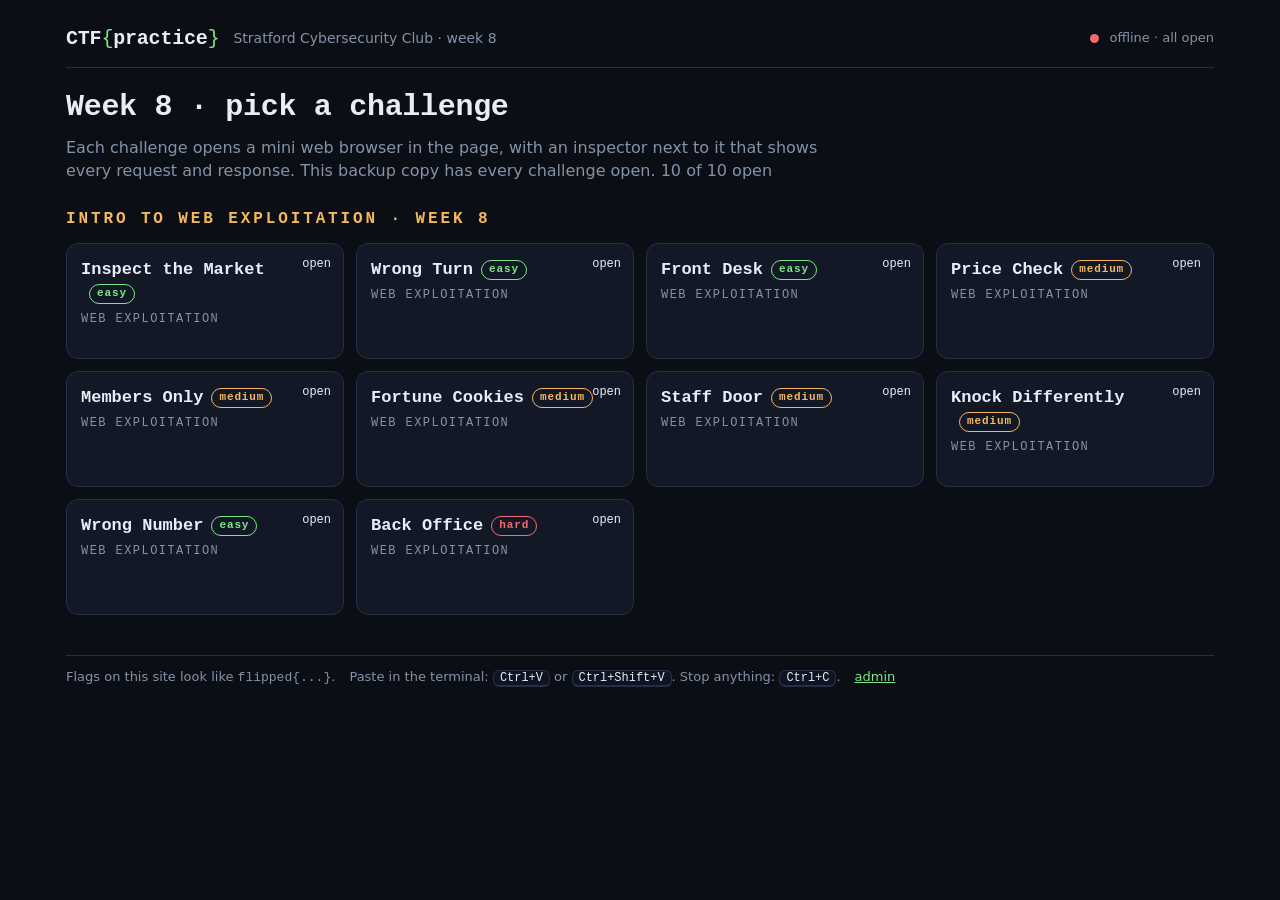
==== index.html @ cbcf076d "Week 8 web lab backup copy (all puzzles open) Co-Authored-By: Claude Opus 5.5 <noreply@anthropic.com" ====
<!doctype html>
<html lang="en">
<head>
<meta charset="utf-8">
<meta name="viewport" content="width=device-width, initial-scale=1">
<title>Week 8 · Intro to Web Exploitation · CTF Practice</title>
<meta name="robots" content="noindex">
<link rel="stylesheet" href="style.css">
<link rel="icon" href="data:image/svg+xml,%3Csvg xmlns='http://www.w3.org/2000/svg' viewBox='0 0 32 32'%3E%3Crect width='32' height='32' rx='6' fill='%230b0e14'/%3E%3Ctext x='16' y='22' font-family='monospace' font-size='18' font-weight='700' text-anchor='middle' fill='%237ee787'%3E%7B%7D%3C/text%3E%3C/svg%3E">
</head>
<body>
<div class="wrap">
  <header class="top"></header>
  <h1>Week 8 · pick a challenge</h1>
  <p class="lead">Each challenge opens a mini web browser in the page, with an inspector next to it that shows every request and response. This backup copy has every challenge open. <span id="count" class="muted"></span></p>
  <div id="grid"></div>
  <footer><span>Flags on this site look like <code>flipped{...}</code>.</span><span>Paste in the terminal: <kbd>Ctrl+V</kbd> or <kbd>Ctrl+Shift+V</kbd>. Stop anything: <kbd>Ctrl+C</kbd>.</span><a href="admin.html">admin</a></footer>
</div>
<script src="config.js"></script>
<script src="shell.js"></script>
<script src="minipy.js"></script>
<script src="term.js"></script>
<script src="app.js"></script>
<script>CTFApp.pageIndex().catch(e => { document.getElementById('grid').innerHTML = '<div class="note err">Could not load challenges.json: ' + e.message + '</div>'; });</script>
</body>
</html>
---- style.css ----
:root{--bg:#0b0e14;--panel:#121826;--panel2:#0f1420;--line:#233046;--ink:#e8edf7;--mut:#8493a8;--g:#7ee787;--a:#f4b860;--r:#f26d6d;--b:#79b8ff;
  --mono:ui-monospace,"JetBrains Mono",Menlo,Consolas,"Liberation Mono",monospace;--body:system-ui,-apple-system,"Segoe UI",Roboto,Helvetica,Arial,sans-serif}
*{box-sizing:border-box}
html,body{margin:0;background:var(--bg);color:var(--ink);font-family:var(--body);line-height:1.45}
a{color:var(--g)}
.wrap{max-width:1180px;margin:0 auto;padding:18px 16px 60px}
header.top{display:flex;align-items:center;gap:14px;flex-wrap:wrap;padding:6px 0 14px;border-bottom:1px solid var(--line);margin-bottom:18px}
header.top .brand{font-family:var(--mono);font-weight:800;font-size:20px;color:var(--ink);text-decoration:none;letter-spacing:-.01em}
header.top .brand b{color:var(--g);font-weight:400}
header.top .club{color:var(--mut);font-size:14px}
header.top .right{margin-left:auto;display:flex;gap:10px;align-items:center;font-size:13px;color:var(--mut)}
.dot{display:inline-block;width:9px;height:9px;border-radius:50%;background:var(--mut)}
.dot.on{background:var(--g)} .dot.off{background:var(--r)}
h1{font-family:var(--mono);font-size:30px;margin:0 0 6px;letter-spacing:-.01em}
h2{font-family:var(--mono);font-size:16px;letter-spacing:.18em;text-transform:uppercase;color:var(--a);margin:26px 0 12px;font-weight:600}
.lead{color:var(--mut);font-size:16px;margin:0 0 10px;max-width:760px}
.grid{display:grid;grid-template-columns:repeat(auto-fill,minmax(250px,1fr));gap:12px}
.card{position:relative;display:block;background:var(--panel);border:1px solid var(--line);border-radius:12px;padding:14px 14px 12px;color:var(--ink);text-decoration:none;min-height:116px;transition:border-color .12s,transform .12s}
.card:hover{border-color:var(--g);transform:translateY(-1px)}
.card .nm{font-family:var(--mono);font-weight:700;font-size:17px;margin:0 0 4px;padding-right:26px}
.card .cat{font-size:12px;color:var(--mut);text-transform:uppercase;letter-spacing:.12em;font-family:var(--mono)}
.card .idea{font-size:14px;color:var(--mut);margin-top:8px}
.card .badge{position:absolute;top:12px;right:12px;font-family:var(--mono);font-size:12px}
.card.locked{opacity:.5;cursor:not-allowed;pointer-events:none}
.card.locked .badge{color:var(--mut)}
.card.solved{border-color:var(--g)}
.card.solved .badge{color:var(--g)}
.card .diff{display:inline-block;margin-left:8px;font-size:11px;padding:1px 7px;border-radius:99px;border:1px solid var(--line);color:var(--mut);letter-spacing:.08em;vertical-align:middle}
.card .diff.easy{color:var(--g);border-color:var(--g)} .card .diff.medium{color:var(--a);border-color:var(--a)} .card .diff.hard{color:var(--r);border-color:var(--r)}
.note{background:var(--panel);border:1px solid var(--line);border-left:4px solid var(--a);border-radius:10px;padding:12px 14px;color:var(--ink);font-size:15px;margin:14px 0}
.note.err{border-left-color:var(--r)}
.note.ok{border-left-color:var(--g)}
.muted{color:var(--mut)}
code,kbd{font-family:var(--mono)}
kbd{background:var(--panel2);border:1px solid var(--line);border-bottom-width:2px;border-radius:6px;padding:0 6px;font-size:.92em;color:var(--ink)}
button,.btn{font:inherit;font-family:var(--mono);background:var(--panel);color:var(--ink);border:1px solid var(--line);border-radius:8px;padding:8px 14px;cursor:pointer;text-decoration:none;display:inline-block}
button:hover,.btn:hover{border-color:var(--g)}
button.primary,.btn.primary{background:var(--g);color:#0b0e14;border-color:var(--g);font-weight:700}
button.danger{border-color:var(--r);color:var(--r)}
input[type=text],input[type=password]{font:inherit;font-family:var(--mono);background:var(--panel2);color:var(--ink);border:1px solid var(--line);border-radius:8px;padding:8px 10px;min-width:240px}
input:focus,button:focus{outline:2px solid var(--g);outline-offset:1px}

/* challenge page */
.chal-head{display:flex;gap:14px;align-items:baseline;flex-wrap:wrap;margin-bottom:6px}
.chal-head .cat{font-family:var(--mono);color:var(--a);letter-spacing:.14em;text-transform:uppercase;font-size:12px}
.desc{background:var(--panel);border:1px solid var(--line);border-radius:12px;padding:14px 16px;font-size:16px;margin:12px 0}
.desc p{margin:0 0 8px} .desc p:last-child{margin:0}
.desc .dl{font-family:var(--mono);color:var(--g);text-decoration:underline dotted;cursor:copy}
.desc .conn{font-family:var(--mono);background:var(--panel2);border:1px solid var(--line);border-radius:6px;padding:2px 8px;display:inline-block;margin:4px 0}
.two{display:grid;grid-template-columns:minmax(0,1fr);gap:14px}
@media (min-width:1000px){.two{grid-template-columns:minmax(0,420px) minmax(0,1fr)}}
.cmds{background:#080b11;border:1px solid var(--line);border-radius:12px;overflow:hidden}
.cmds .bar{background:var(--panel2);border-bottom:1px solid var(--line);padding:8px 12px;font-family:var(--mono);font-size:12px;color:var(--mut);letter-spacing:.06em}
.cmds .bar::before{content:'● ● ●  ';color:#2c3a55;letter-spacing:.2em}
.cmds table{border-collapse:collapse;width:100%}
.cmds td{padding:7px 12px;vertical-align:top;border-top:1px solid #121826;font-size:15px}
.cmds tr:first-child td{border-top:0}
.cmds td.c{font-family:var(--mono);white-space:nowrap;color:var(--g);font-weight:600}
.cmds td.c .arg{color:var(--a);font-weight:400}
.cmds td.c .key{color:var(--b);font-weight:400}
.cmds td.e{color:var(--mut)}
.cmds tr.secret td.c .mask{color:#233046;letter-spacing:-.05em}
.cmds tr.secret td.e{color:#5c6a80}
details.secret summary{color:var(--mut)}
.adm label.rv{display:block;font-size:13px;color:var(--mut);margin-top:4px}
.adm label.rv input{width:14px;height:14px;vertical-align:middle}
.hints{margin-top:12px}
details{background:var(--panel);border:1px solid var(--line);border-radius:10px;padding:8px 12px;margin:6px 0}
summary{cursor:pointer;font-family:var(--mono);color:var(--a)}
details p{margin:8px 0 2px;color:var(--ink)}
.toolbar{display:flex;gap:8px;align-items:center;flex-wrap:wrap;margin:8px 0}
.toolbar .sp{flex:1}
.flagbox{display:flex;gap:8px;flex-wrap:wrap;align-items:center;margin-top:12px}
.flagbox input{flex:1;min-width:220px}
.flag-msg{font-family:var(--mono);font-size:14px;margin-top:6px;min-height:20px}
.flag-msg.ok{color:var(--g)} .flag-msg.bad{color:var(--r)}
.webbtn{margin:10px 0}

/* terminal */
.term-wrap{position:relative;background:#080b11;border:1px solid var(--line);border-radius:12px;height:520px;display:flex;flex-direction:column;overflow:hidden;box-shadow:0 12px 40px rgba(0,0,0,.45)}
.term-wrap.focused{border-color:#3a5a7a}
.term-screen{flex:1;overflow:auto;padding:12px 14px;font-family:var(--mono);font-size:15px;line-height:1.45;white-space:pre-wrap;word-break:break-all;color:var(--ink);cursor:text;overscroll-behavior:contain}
.term-out{white-space:pre-wrap}
.term-line{white-space:pre-wrap}
.term-line .pr-user{color:var(--g);font-weight:700} .term-line .pr-cwd{color:var(--b);font-weight:700} .term-line .pr-sep{color:var(--ink)} .term-line .pr-plain{color:var(--ink)}
.caret{background:var(--ink);color:#080b11;animation:blink 1.1s steps(1,end) infinite}
.term-wrap:not(.focused) .caret{background:transparent;color:inherit;outline:1px solid var(--mut);animation:none}
@keyframes blink{0%,55%{opacity:1}56%,100%{opacity:.25}}
@media (prefers-reduced-motion:reduce){.caret{animation:none}}
.term-input{position:absolute;left:0;top:0;width:1px;height:1px;opacity:0;border:0;padding:0;resize:none;overflow:hidden}
.term-screen::selection,.term-screen *::selection{background:#2c4a6e}
.nano[hidden]{display:none}
.nano{position:absolute;inset:0;display:flex;flex-direction:column;background:#080b11;font-family:var(--mono);font-size:15px;line-height:1.45}
.nano-title{background:var(--ink);color:#080b11;display:flex;justify-content:space-between;padding:1px 10px;font-weight:700}
.nano-title .nano-file{flex:1;text-align:center}
.nano-text{flex:1;background:#080b11;color:var(--ink);border:0;outline:0;resize:none;font:inherit;padding:6px 10px;white-space:pre;overflow:auto;tab-size:8}
.nano-status{text-align:center;background:var(--ink);color:#080b11;padding:0 8px;min-height:22px;font-weight:700;align-self:center;margin:0 auto}
.nano-prompt{background:var(--ink);color:#080b11;padding:1px 10px;display:flex;gap:6px;align-items:center}
.nano-pinput{flex:1;font:inherit;background:var(--ink);color:#080b11;border:0;outline:0}
.nano-help{display:grid;grid-template-columns:repeat(6,1fr);gap:1px 8px;padding:4px 10px;color:var(--ink)}
.nano-help b{background:var(--ink);color:#080b11;padding:0 3px;font-weight:700;margin-right:4px}

/* admin */
.adm table{border-collapse:collapse;width:100%;background:var(--panel);border:1px solid var(--line);border-radius:12px;overflow:hidden}
.adm td,.adm th{padding:8px 12px;text-align:left;border-top:1px solid var(--line);font-size:15px}
.adm th{font-family:var(--mono);font-size:12px;letter-spacing:.12em;text-transform:uppercase;color:var(--mut);border-top:0}
.adm .grp td{font-family:var(--mono);color:var(--a);background:var(--panel2)}
.adm input[type=checkbox]{width:18px;height:18px;accent-color:#7ee787}
.toast{position:fixed;left:50%;bottom:24px;transform:translateX(-50%);background:var(--panel);border:1px solid var(--g);color:var(--ink);padding:10px 16px;border-radius:10px;font-family:var(--mono);font-size:14px;opacity:0;transition:opacity .2s;pointer-events:none;z-index:9}
.toast.show{opacity:1}
footer{margin-top:40px;color:var(--mut);font-size:13px;border-top:1px solid var(--line);padding-top:12px;display:flex;gap:14px;flex-wrap:wrap}
.lockmsg{text-align:center;padding:60px 20px;color:var(--mut)}
.lockmsg .big{font-family:var(--mono);font-size:44px;margin-bottom:10px}

/* ---- the proxy (mini-browser + a Chrome DevTools-style Network panel) ---- */
.wrap.wide{max-width:1480px;padding-bottom:110px}
.two.proxy{grid-template-columns:minmax(0,1fr)}
/* the workspace fits one viewport: scroll inside the panes, never the page, to see the browser and the inspector together */
.px{--px-h:clamp(440px,calc(100vh - 160px),940px);display:grid;grid-template-columns:minmax(0,5fr) minmax(0,7fr);gap:12px;align-items:stretch;scroll-margin-top:8px}
@media (max-width:1100px){.px{grid-template-columns:minmax(0,1fr)}.px-browser{height:min(60vh,520px)!important}}
.px-browser{background:#fff;border:1px solid var(--line);border-radius:10px;overflow:hidden;display:flex;flex-direction:column;height:var(--px-h);min-width:0}
.px-bar{display:flex;gap:6px;align-items:center;background:#e9edf3;border-bottom:1px solid #cfd8e3;padding:7px 9px}
.px-nav{background:#fff;border:1px solid #cfd8e3;border-radius:6px;color:#334;min-width:30px;padding:4px 8px;font-size:15px}
.px-addr{flex:1;min-width:0;font-family:var(--mono);font-size:13px;background:#fff;border:1px solid #cfd8e3;border-radius:14px;padding:6px 12px;color:#223}
.px-go{background:#2b6cb0;border:1px solid #2b6cb0;color:#fff;border-radius:6px;padding:5px 12px;font-weight:700}
.px-page{flex:1;min-height:0;overflow:auto;background:#fff;color:#1a2230}
.px-doc{padding:18px 20px;color:#1a2230;font-family:system-ui,-apple-system,Segoe UI,Roboto,sans-serif;line-height:1.5}
.px-doc h1,.px-doc h2,.px-doc h3{color:#111;margin:.3em 0 .4em}
.px-doc a{color:#1a5fb4;text-decoration:underline;cursor:pointer}
.px-doc input,.px-doc button{font:inherit;padding:6px 9px;border-radius:6px;border:1px solid #b9c4d2;background:#fff;color:#1a2230}
.px-doc button{background:#2b6cb0;color:#fff;border-color:#2b6cb0;cursor:pointer}
.px-doc code{background:#eef1f5;padding:1px 5px;border-radius:4px;font-family:var(--mono)}
.px-doc .card,.px-doc .box{background:#f4f6f9;border:1px solid #dde3ea;border-radius:8px;padding:10px 12px;margin:8px 0;color:#1a2230;min-height:0}
.px-note{background:var(--panel);border:1px solid var(--line);border-left:4px solid var(--b);border-radius:10px;padding:10px 13px;font-size:14px;margin:0 0 12px}
.px-flag{margin-bottom:80px}

/* DevTools, light theme. Chrome uses 12px; 13px here so it reads on a classroom projector */
.px-insp{--dt-bg:#fff;--dt-bar:#f1f3f4;--dt-line:#cbcdd1;--dt-line2:#e3e5e8;--dt-ink:#202124;--dt-mut:#5f6368;--dt-dim:#80868b;--dt-blue:#1a73e8;--dt-sel:#d3e3fd;--dt-hov:#eef3fd;--dt-zebra:#f5f5f5;--dt-red:#d93025;
  --dt-font:system-ui,-apple-system,"Segoe UI",Roboto,Ubuntu,Arial,sans-serif;--dt-mono:Menlo,Consolas,"DejaVu Sans Mono","Noto Sans Mono",monospace;
  background:var(--dt-bg);color:var(--dt-ink);border:1px solid var(--dt-line);border-radius:10px;overflow:hidden;display:flex;flex-direction:column;height:var(--px-h);min-width:0;font:13px/1.35 var(--dt-font);container-type:inline-size}
.px-insp button{font:inherit;background:none;border:0;border-radius:0;padding:0;color:inherit;cursor:pointer;display:inline-flex;align-items:center}
.px-insp button:hover{border-color:transparent}
.px-insp button:focus{outline:none} .px-insp button:focus-visible{outline:2px solid var(--dt-blue);outline-offset:-2px}
.px-insp input,.px-insp select,.px-insp textarea{font:inherit;color:var(--dt-ink);min-width:0}
.px-insp input[type=checkbox]{margin:0 5px 0 0;width:13px;height:13px;accent-color:var(--dt-blue);vertical-align:-2px}
.px-insp input:focus,.px-insp select:focus,.px-insp textarea:focus{outline:none}
.px-ic{display:inline-flex;width:16px;height:16px;flex:0 0 16px;color:var(--dt-mut)} .px-ic svg{width:100%;height:100%}
.px-deco{opacity:.85} .px-deco.px-on{color:var(--dt-blue)}
.px-sp{flex:1}
.px-vsep{width:1px;align-self:stretch;margin:5px 6px;background:var(--dt-line);flex:0 0 1px}
.px-dt-tabs,.px-tb,.px-fb{display:flex;align-items:center;gap:4px;padding:0 6px;flex:0 0 auto;white-space:nowrap;overflow:hidden}
.px-dt-tabs{background:var(--dt-bar);border-bottom:1px solid var(--dt-line);height:30px;gap:0}
.px-dt-tabs .px-ic{margin:0 5px}
.px-dt-tab{padding:0 11px;height:30px;line-height:30px;color:var(--dt-dim);cursor:default;border-bottom:2px solid transparent}
.px-dt-tab.on{color:var(--dt-blue);border-bottom-color:var(--dt-blue);font-weight:500}
.px-tb{height:30px;border-bottom:1px solid var(--dt-line2);background:var(--dt-bg)}
.px-tbtn{width:26px;height:24px;justify-content:center;border-radius:4px!important;color:var(--dt-mut)} .px-tbtn svg{width:16px;height:16px}
.px-rec{display:inline-flex;align-items:center} button.px-tbtn:hover{background:var(--dt-bar)}
.px-cb{display:inline-flex;align-items:center;color:var(--dt-ink);margin:0 6px;cursor:pointer;user-select:none}
.px-throt{color:var(--dt-ink);margin:0 4px}
.px-ear{gap:6px;height:24px;padding:0 11px!important;border-radius:4px!important;background:var(--dt-blue)!important;color:#fff!important;font-weight:600;white-space:nowrap;flex:0 0 auto}
.px-ear svg{width:14px;height:14px} .px-ear:hover{background:#1765cc!important;box-shadow:0 1px 2px rgba(60,64,67,.3)}
.px-ear:disabled{background:#c6dafc!important;cursor:default;box-shadow:none}
.px-fb{height:32px;border-bottom:1px solid var(--dt-line);background:var(--dt-bg)}
.px-fwrap{display:flex;align-items:center;gap:4px;border:1px solid var(--dt-line);border-radius:4px;padding:0 6px;height:24px;width:clamp(120px,32%,240px);flex:0 0 auto;background:#fff}
.px-fwrap:focus-within{border-color:var(--dt-blue);box-shadow:0 0 0 1px var(--dt-blue)}
.px-fwrap .px-ic{width:13px;height:13px;flex-basis:13px}
.px-filter{border:0;background:transparent;padding:0;flex:1;height:22px}
.px-chips{display:flex;gap:2px;overflow:hidden}
.px-chip{padding:2px 8px!important;border-radius:10px!important;color:var(--dt-ink)!important;white-space:nowrap}
.px-chip:hover{background:var(--dt-bar)!important} .px-chip.on{background:var(--dt-sel)!important;color:#0b57d0!important}
@container (max-width:980px){.px-n0{display:none!important}}
@container (max-width:700px){.px-n1{display:none!important}}
@container (max-width:520px){.px-n2{display:none!important}}

/* request table + detail split */
.px-main{flex:1;min-height:0;display:flex;position:relative}
.px-left{flex:1;min-width:0;display:flex;flex-direction:column}
.px-main.open .px-left{flex:0 0 clamp(150px,30%,270px);border-right:1px solid var(--dt-line)}
.px-list{flex:1;min-height:0;overflow:auto;position:relative;outline:none}
.px-tbl{width:100%;border-collapse:collapse;table-layout:fixed}
.px-tbl th{position:sticky;top:0;z-index:1;background:var(--dt-bar);font-weight:400;color:var(--dt-ink);text-align:left;height:24px;padding:0 6px;border-bottom:1px solid var(--dt-line);border-left:1px solid var(--dt-line);white-space:nowrap;overflow:hidden;text-overflow:ellipsis}
.px-tbl td{height:24px;padding:0 6px;border-left:1px solid var(--dt-line2);white-space:nowrap;overflow:hidden;text-overflow:ellipsis;color:var(--dt-ink)}
.px-tbl th:first-child,.px-tbl td:first-child{border-left:0}
.px-tbl .c-st{width:58px} .px-tbl .c-ty{width:84px} .px-tbl .c-sz{width:66px;text-align:right} .px-tbl .c-tm{width:58px;text-align:right}
.px-main.open .px-tbl th:not(.c-name),.px-main.open .px-tbl td:not(.c-name){display:none}
.px-row{cursor:default;background:var(--dt-bg)}
.px-row:nth-child(even){background:var(--dt-zebra)}
.px-row:hover{background:var(--dt-hov)}
.px-row.on,.px-row.on:hover{background:var(--dt-sel)}
.px-row.px-err td{color:var(--dt-red)}
.px-row.px-redir td.c-st{color:var(--dt-dim)}
.px-row .c-name{display:table-cell}
.px-ti{width:14px;height:14px;flex-basis:14px;vertical-align:-3px;margin-right:5px}
.px-rs{width:13px;height:13px;flex-basis:13px;vertical-align:-2px;margin-right:4px;color:var(--dt-blue)}
.px-row.px-err .px-rs{color:var(--dt-red)}
.px-mth{margin-left:6px;font-size:11px;padding:0 4px;border-radius:3px;background:#e8eaed;color:var(--dt-mut)}
.px-empty{position:absolute;inset:40px 16px auto;text-align:center;color:var(--dt-mut)}
.px-foot{flex:0 0 auto;display:flex;align-items:center;gap:0;height:24px;padding:0 8px;border-top:1px solid var(--dt-line);background:var(--dt-bar);color:var(--dt-ink);white-space:nowrap;overflow:hidden;text-overflow:ellipsis}
.px-fsep{width:1px;height:13px;background:var(--dt-line);margin:0 9px}
.px-detail{display:none}
.px-main.open .px-detail{display:flex;flex-direction:column;flex:1;min-width:0}
.px-dh{display:flex;align-items:center;flex-wrap:wrap;background:var(--dt-bar);border-bottom:1px solid var(--dt-line);min-height:31px;padding-right:4px}
.px-x{width:28px;height:30px;justify-content:center;color:var(--dt-mut)} .px-x svg{width:15px;height:15px} .px-x:hover{color:var(--dt-ink)}
.px-tab{height:30px;padding:0 10px!important;color:var(--dt-mut)!important;border-bottom:2px solid transparent!important;white-space:nowrap;display:inline-flex;align-items:center}
.px-tab:hover{color:var(--dt-ink)!important;background:#e8eaed!important}
.px-tab.on{color:var(--dt-blue)!important;border-bottom-color:var(--dt-blue)!important;font-weight:500}
span.px-tab.on:hover{background:none!important}
.px-dh .px-ear{margin:3px 0 3px 8px}
.px-dp{flex:1;min-height:0;overflow:auto;background:var(--dt-bg)}

/* Headers / Payload sections */
.px-hsec{border-bottom:1px solid var(--dt-line2)}
.px-hsec-h{display:flex;align-items:center;gap:4px;padding:0 8px 0 4px;height:28px;font-weight:700;color:var(--dt-ink);cursor:pointer;user-select:none;background:var(--dt-bg)}
.px-hsec-h:hover{background:#f8f9fa}
.px-tri::before{content:'';display:inline-block;width:0;height:0;border:4.5px solid transparent;border-left:6px solid var(--dt-mut);border-right:0;margin:0 4px 0 6px}
.px-hsec.open .px-tri::before{border:4.5px solid transparent;border-top:6px solid var(--dt-mut);border-bottom:0;margin:0 3px 0 5px}
.px-raw{display:inline-flex;align-items:center;font-weight:400;color:var(--dt-ink);cursor:pointer}
.px-vs{margin-left:10px;font-weight:400!important;color:var(--dt-blue)!important;font-size:12px}
.px-vs:hover{text-decoration:underline}
.px-kv{padding:0 0 8px}
.px-kvr{display:grid;grid-template-columns:minmax(110px,30%) minmax(0,1fr);gap:0 14px;padding:2px 10px 2px 28px;align-items:baseline}
.px-kvr:hover{background:#f8f9fa}
.px-k{color:var(--dt-mut);font-weight:600;overflow-wrap:anywhere}
.px-v{color:var(--dt-ink);font-family:var(--dt-mono);font-size:12.5px;white-space:pre-wrap;overflow-wrap:anywhere}
.px-sc{display:inline-flex;align-items:center;font-family:var(--dt-mono)}
.px-dot{display:inline-block;width:10px;height:10px;border-radius:50%;margin-right:7px;background:#1e8e3e}
.px-dot.px-redir{background:#f9ab00} .px-dot.px-err{background:var(--dt-red)}
.px-rawtxt{margin:0;padding:2px 10px 10px 28px;font-family:var(--dt-mono);font-size:12.5px;color:var(--dt-ink);white-space:pre-wrap;overflow-wrap:anywhere}
.px-none,.px-nodata{padding:6px 28px 10px;color:var(--dt-mut)}
.px-nodata{padding:28px 16px;text-align:center}

/* Response: the raw text with line numbers (Chrome's colors for HTML) */
.px-code{font-family:var(--dt-mono);font-size:12.5px;line-height:1.5;counter-reset:ln;padding:4px 0 10px;min-height:100%;background:linear-gradient(to right,#f8f9fa 0 44px,var(--dt-line2) 44px 45px,#fff 45px)}
.px-code .l{position:relative;padding:0 12px 0 54px;white-space:pre-wrap;overflow-wrap:anywhere;min-height:1.5em;color:var(--dt-ink)}
.px-code .l::before{counter-increment:ln;content:counter(ln);position:absolute;left:0;width:36px;text-align:right;color:#9aa0a6;user-select:none}
.px-code .t-tag{color:#881280} .px-code .t-att{color:#994500} .px-code .t-val{color:#1a1aa6} .px-code .t-com{color:#236e25}
.px-code .px-nodata{background:#fff}
.px-prev{display:block;width:100%;height:100%;min-height:240px;border:0;background:#fff}
.px-prevtxt{margin:0;padding:10px 14px;font-family:var(--dt-mono);font-size:12.5px;white-space:pre-wrap}

/* Cookies */
.px-cksec{padding:0 0 10px}
.px-ck-h{font-weight:700;padding:8px 10px 6px}
.px-ck{width:100%;border-collapse:collapse;table-layout:fixed;font-size:12.5px}
.px-ck th{background:var(--dt-bar);font-weight:400;text-align:left;padding:3px 6px;border:1px solid var(--dt-line2);white-space:nowrap;overflow:hidden;text-overflow:ellipsis}
.px-ck td{padding:3px 6px;border:1px solid var(--dt-line2);overflow-wrap:anywhere;color:var(--dt-ink)}
.px-ck td.mono{font-family:var(--dt-mono)}
.px-ck th:nth-child(3){width:30%} .px-ck th:nth-child(4){width:46px} .px-ck th:nth-child(6){width:46px}
.px-ck td:not(.mono){overflow-wrap:normal;white-space:nowrap;overflow:hidden;text-overflow:ellipsis}
.px-ck tr:nth-child(odd) td{background:var(--dt-zebra)}

/* Edit and Resend form */
.px-ed{padding:10px 12px 14px;display:flex;flex-direction:column;gap:4px}
.px-ed-tip{background:#e8f0fe;border:1px solid #c6dafc;border-radius:4px;padding:7px 10px;color:#174ea6;margin-bottom:4px}
.px-f-lbl{font-weight:700;color:var(--dt-ink);margin-top:8px}
.px-f-help{font-weight:400;color:var(--dt-mut);margin-left:4px}
.px-reqline{display:flex;gap:6px}
.px-method,.px-f-url,.px-f-hdr,.px-f-body{border:1px solid var(--dt-line);border-radius:4px;background:#fff;font-family:var(--dt-mono)!important;font-size:12.5px!important;color:var(--dt-ink)}
.px-method{padding:4px 6px;font-weight:700;color:#0b57d0!important;flex:0 0 auto}
.px-f-url{flex:1;padding:5px 8px}
.px-f-hdr,.px-f-body{width:100%;padding:6px 8px;line-height:1.5;resize:vertical}
.px-method:focus,.px-f-url:focus,.px-f-hdr:focus,.px-f-body:focus{border-color:var(--dt-blue);box-shadow:0 0 0 1px var(--dt-blue)}
.px-ed-btns{display:flex;align-items:center;gap:8px;margin-top:10px}
.px-send{height:30px;padding:0 20px!important;border-radius:4px!important;background:var(--dt-blue)!important;color:#fff!important;font-weight:600}
.px-send:hover{background:#1765cc!important;box-shadow:0 1px 2px rgba(60,64,67,.3)}
.px-cancel{height:30px;padding:0 14px!important;border-radius:4px!important;border:1px solid var(--dt-line)!important;color:var(--dt-blue)!important;font-weight:500;background:#fff!important}
.px-cancel:hover{background:#f8f9fa!important}

/* right-click menu */
.px-menu{position:fixed;z-index:60;min-width:190px;background:#fff;border:1px solid #dadce0;border-radius:6px;box-shadow:0 2px 8px rgba(60,64,67,.28);padding:4px 0;font:13px/1.3 system-ui,-apple-system,"Segoe UI",Roboto,sans-serif;color:#202124}
.px-mi{display:flex;align-items:center;gap:8px;padding:5px 16px 5px 30px;cursor:default;position:relative}
.px-mi svg{position:absolute;left:9px;width:14px;height:14px;color:#1a73e8}
.px-mi:hover{background:#e8eaed} .px-mi-ear{font-weight:600}
.px-msep{height:1px;background:#e3e5e8;margin:4px 0}
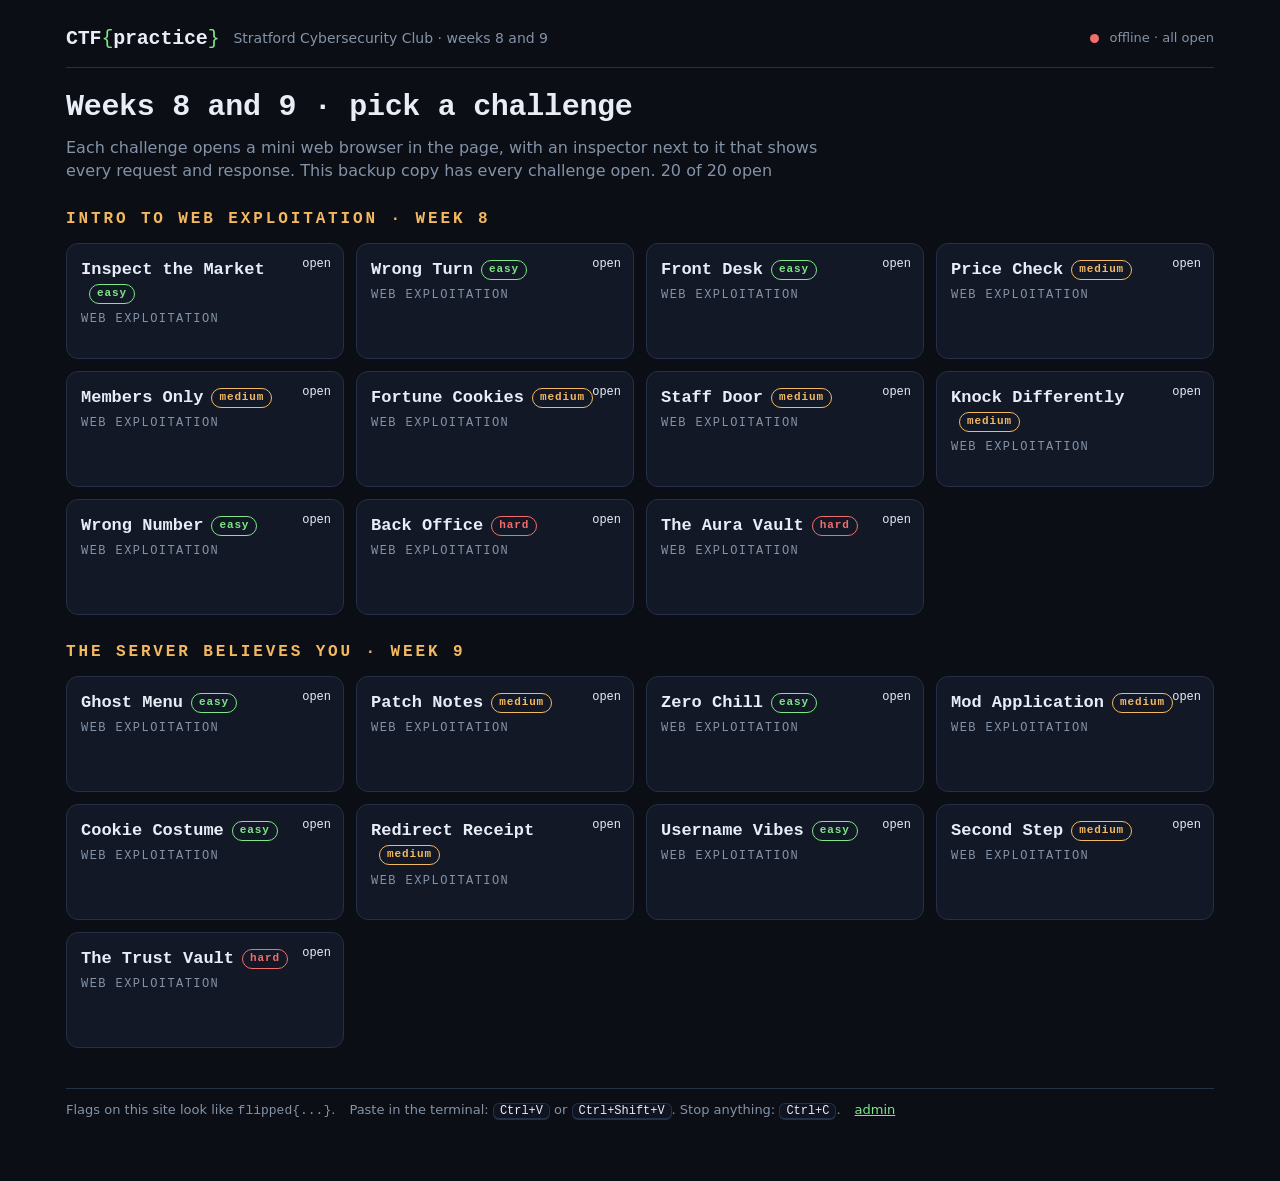
==== commit 8e708b52: "Add week 9 original server trust puzzles and offline base64 helper" ====
--- a/index.html
+++ b/index.html
@@ -3,7 +3,7 @@
 <head>
 <meta charset="utf-8">
 <meta name="viewport" content="width=device-width, initial-scale=1">
-<title>Week 8 · Intro to Web Exploitation · CTF Practice</title>
+<title>Weeks 8 and 9 · Intro to Web Exploitation &amp; The Server Believes You · CTF Practice</title>
 <meta name="robots" content="noindex">
 <link rel="stylesheet" href="style.css">
 <link rel="icon" href="data:image/svg+xml,%3Csvg xmlns='http://www.w3.org/2000/svg' viewBox='0 0 32 32'%3E%3Crect width='32' height='32' rx='6' fill='%230b0e14'/%3E%3Ctext x='16' y='22' font-family='monospace' font-size='18' font-weight='700' text-anchor='middle' fill='%237ee787'%3E%7B%7D%3C/text%3E%3C/svg%3E">
@@ -11,7 +11,7 @@
 <body>
 <div class="wrap">
   <header class="top"></header>
-  <h1>Week 8 · pick a challenge</h1>
+  <h1>Weeks 8 and 9 · pick a challenge</h1>
   <p class="lead">Each challenge opens a mini web browser in the page, with an inspector next to it that shows every request and response. This backup copy has every challenge open. <span id="count" class="muted"></span></p>
   <div id="grid"></div>
   <footer><span>Flags on this site look like <code>flipped{...}</code>.</span><span>Paste in the terminal: <kbd>Ctrl+V</kbd> or <kbd>Ctrl+Shift+V</kbd>. Stop anything: <kbd>Ctrl+C</kbd>.</span><a href="admin.html">admin</a></footer>
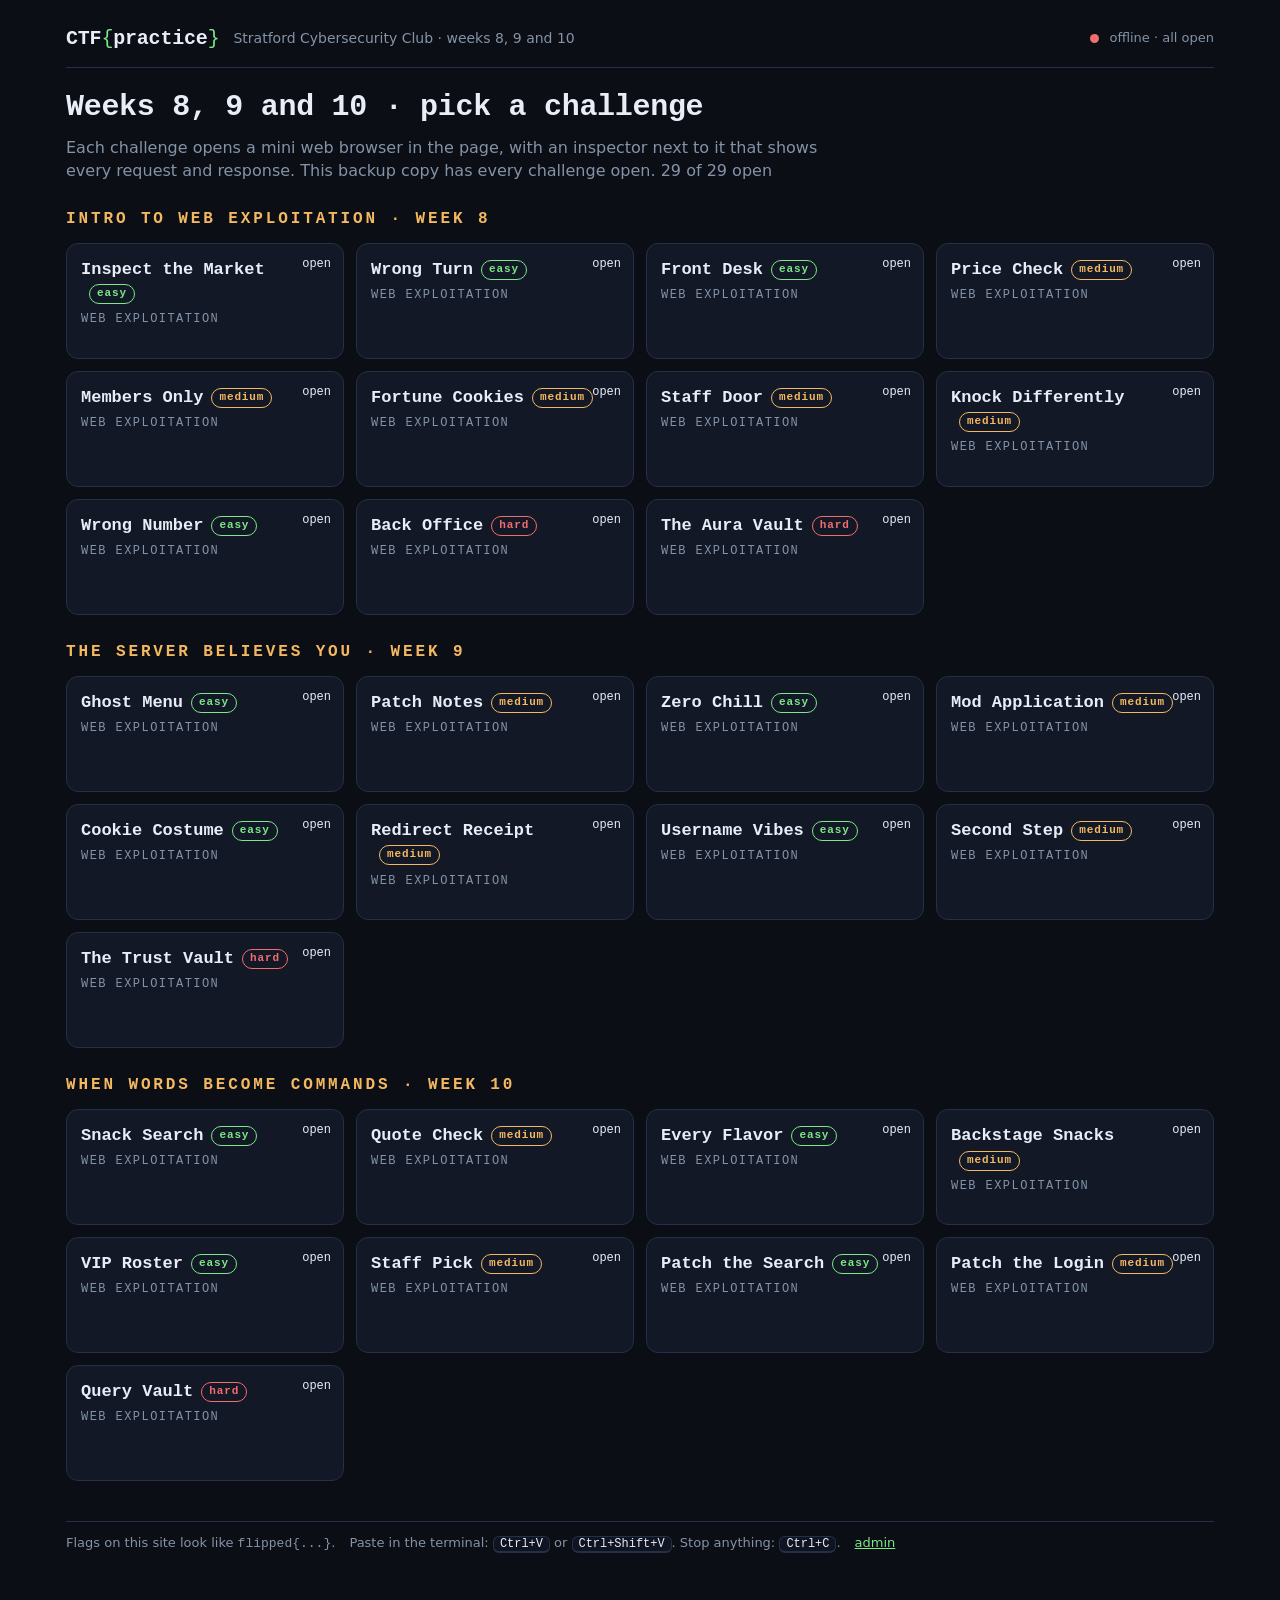
==== commit 3e8ecd34: "Publish Week 10 When Words Become Commands labs" ====
--- a/index.html
+++ b/index.html
@@ -3,7 +3,7 @@
 <head>
 <meta charset="utf-8">
 <meta name="viewport" content="width=device-width, initial-scale=1">
-<title>Weeks 8 and 9 · Intro to Web Exploitation &amp; The Server Believes You · CTF Practice</title>
+<title>Weeks 8, 9 and 10 · Intro to Web Exploitation &amp; The Server Believes You &amp; When Words Become Commands · CTF Practice</title>
 <meta name="robots" content="noindex">
 <link rel="stylesheet" href="style.css">
 <link rel="icon" href="data:image/svg+xml,%3Csvg xmlns='http://www.w3.org/2000/svg' viewBox='0 0 32 32'%3E%3Crect width='32' height='32' rx='6' fill='%230b0e14'/%3E%3Ctext x='16' y='22' font-family='monospace' font-size='18' font-weight='700' text-anchor='middle' fill='%237ee787'%3E%7B%7D%3C/text%3E%3C/svg%3E">
@@ -11,7 +11,7 @@
 <body>
 <div class="wrap">
   <header class="top"></header>
-  <h1>Weeks 8 and 9 · pick a challenge</h1>
+  <h1>Weeks 8, 9 and 10 · pick a challenge</h1>
   <p class="lead">Each challenge opens a mini web browser in the page, with an inspector next to it that shows every request and response. This backup copy has every challenge open. <span id="count" class="muted"></span></p>
   <div id="grid"></div>
   <footer><span>Flags on this site look like <code>flipped{...}</code>.</span><span>Paste in the terminal: <kbd>Ctrl+V</kbd> or <kbd>Ctrl+Shift+V</kbd>. Stop anything: <kbd>Ctrl+C</kbd>.</span><a href="admin.html">admin</a></footer>
